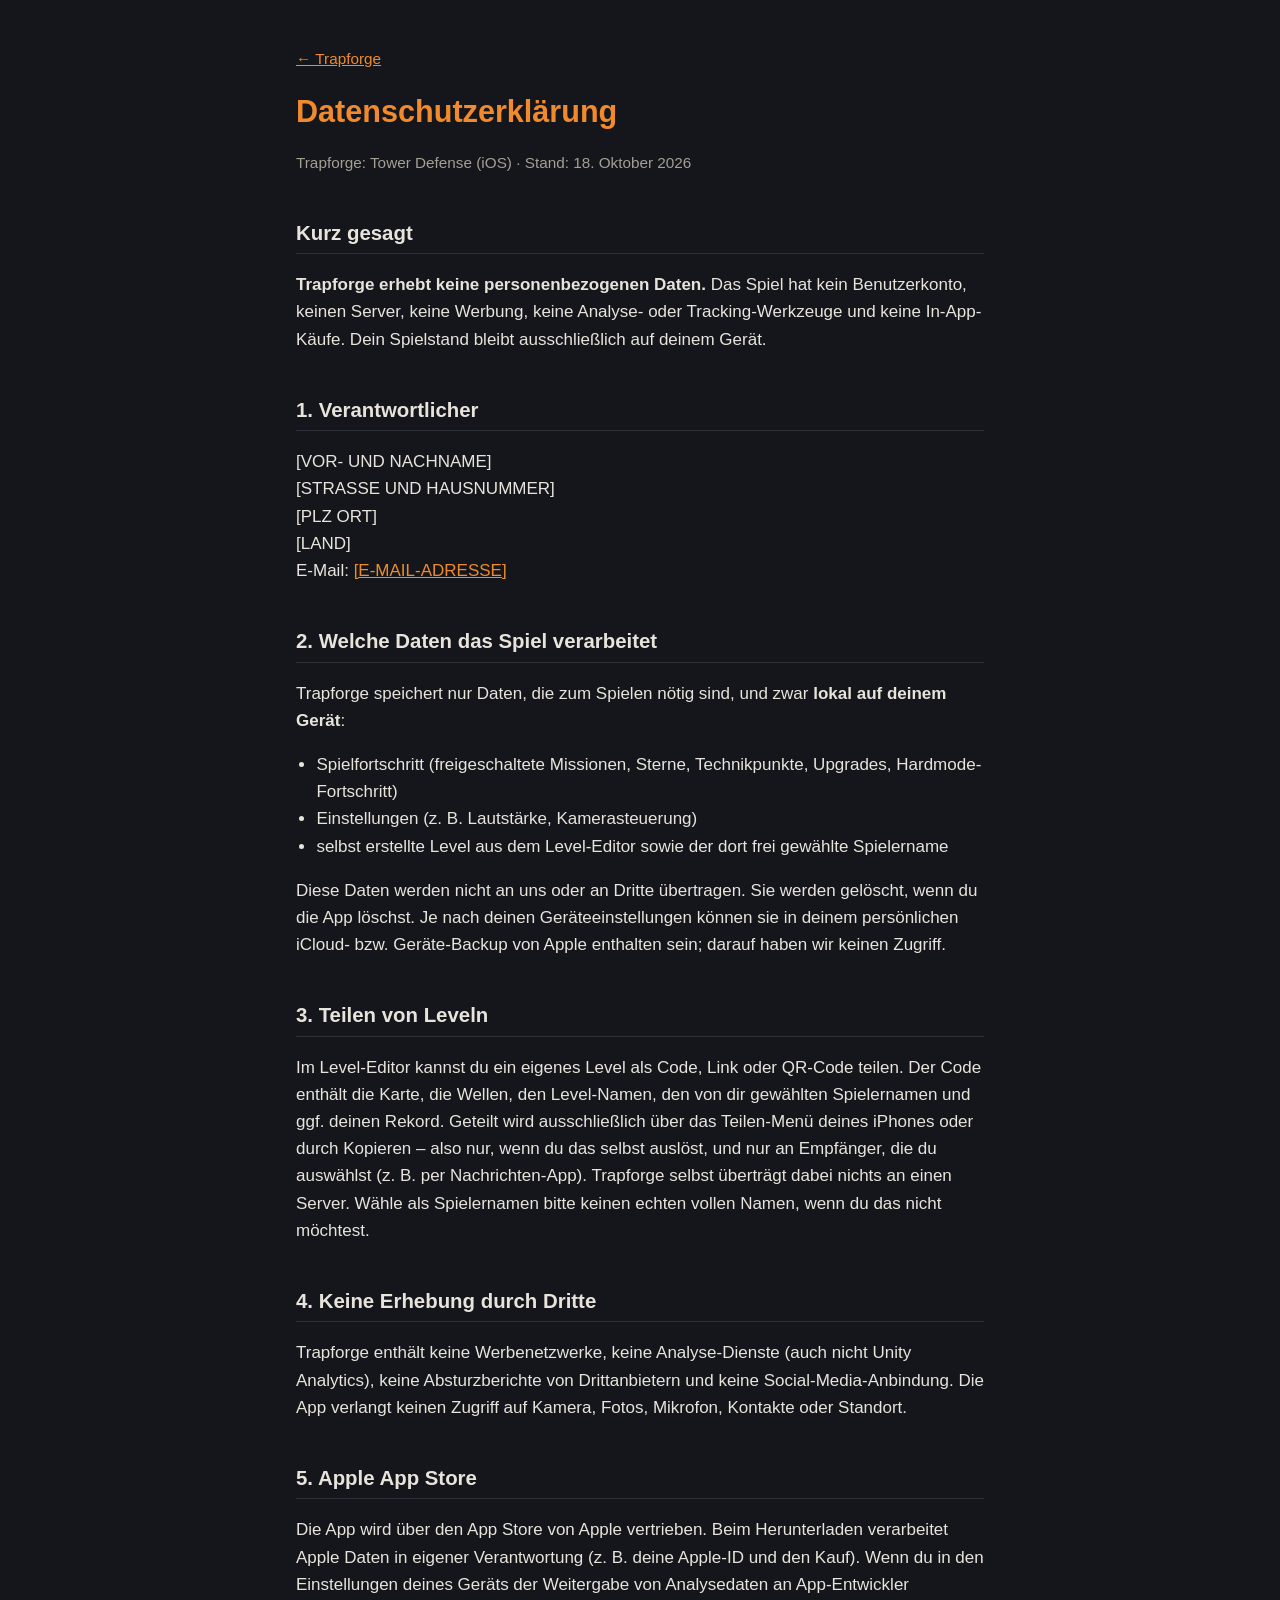
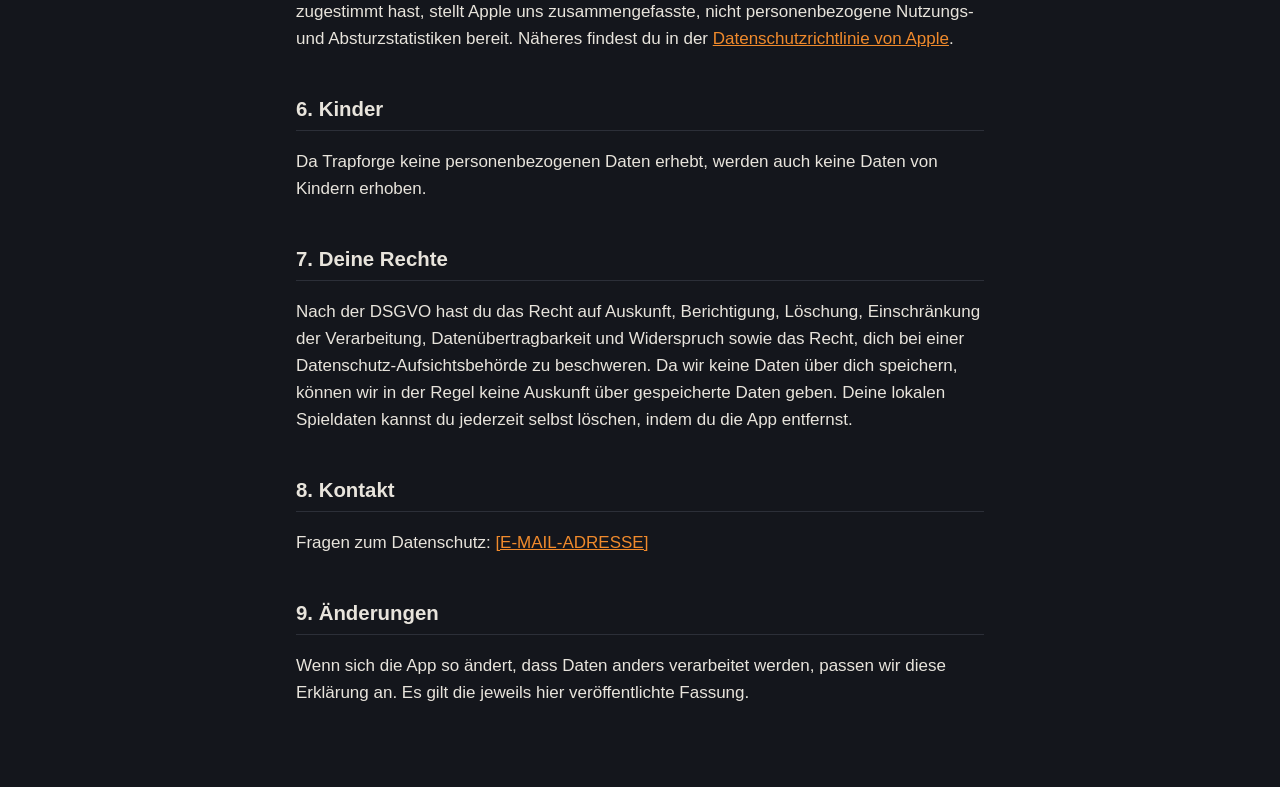
==== datenschutz.html @ 78ea9aa5 "Support- und Datenschutzseite für Trapforge Co-Authored-By: Claude Opus 5.5 <noreply@anthropic.com>" ====
<!doctype html>
<html lang="de">
<head>
<meta charset="utf-8">
<meta name="viewport" content="width=device-width, initial-scale=1">
<title>Trapforge – Datenschutzerklärung</title>
<link rel="stylesheet" href="style.css">
</head>
<body>
<main>
<p class="back"><a href="index.html">← Trapforge</a></p>
<h1>Datenschutzerklärung</h1>
<p class="meta">Trapforge: Tower Defense (iOS) · Stand: 18. Oktober 2026</p>

<h2>Kurz gesagt</h2>
<p><strong>Trapforge erhebt keine personenbezogenen Daten.</strong> Das Spiel hat kein Benutzerkonto, keinen Server, keine Werbung, keine Analyse- oder Tracking-Werkzeuge und keine In-App-Käufe. Dein Spielstand bleibt ausschließlich auf deinem Gerät.</p>

<h2>1. Verantwortlicher</h2>
<p>
[VOR- UND NACHNAME]<br>
[STRASSE UND HAUSNUMMER]<br>
[PLZ ORT]<br>
[LAND]<br>
E-Mail: <a href="mailto:[E-MAIL-ADRESSE]">[E-MAIL-ADRESSE]</a>
</p>

<h2>2. Welche Daten das Spiel verarbeitet</h2>
<p>Trapforge speichert nur Daten, die zum Spielen nötig sind, und zwar <strong>lokal auf deinem Gerät</strong>:</p>
<ul>
<li>Spielfortschritt (freigeschaltete Missionen, Sterne, Technikpunkte, Upgrades, Hardmode-Fortschritt)</li>
<li>Einstellungen (z. B. Lautstärke, Kamerasteuerung)</li>
<li>selbst erstellte Level aus dem Level-Editor sowie der dort frei gewählte Spielername</li>
</ul>
<p>Diese Daten werden nicht an uns oder an Dritte übertragen. Sie werden gelöscht, wenn du die App löschst. Je nach deinen Geräteeinstellungen können sie in deinem persönlichen iCloud- bzw. Geräte-Backup von Apple enthalten sein; darauf haben wir keinen Zugriff.</p>

<h2>3. Teilen von Leveln</h2>
<p>Im Level-Editor kannst du ein eigenes Level als Code, Link oder QR-Code teilen. Der Code enthält die Karte, die Wellen, den Level-Namen, den von dir gewählten Spielernamen und ggf. deinen Rekord. Geteilt wird ausschließlich über das Teilen-Menü deines iPhones oder durch Kopieren – also nur, wenn du das selbst auslöst, und nur an Empfänger, die du auswählst (z. B. per Nachrichten-App). Trapforge selbst überträgt dabei nichts an einen Server. Wähle als Spielernamen bitte keinen echten vollen Namen, wenn du das nicht möchtest.</p>

<h2>4. Keine Erhebung durch Dritte</h2>
<p>Trapforge enthält keine Werbenetzwerke, keine Analyse-Dienste (auch nicht Unity Analytics), keine Absturzberichte von Drittanbietern und keine Social-Media-Anbindung. Die App verlangt keinen Zugriff auf Kamera, Fotos, Mikrofon, Kontakte oder Standort.</p>

<h2>5. Apple App Store</h2>
<p>Die App wird über den App Store von Apple vertrieben. Beim Herunterladen verarbeitet Apple Daten in eigener Verantwortung (z. B. deine Apple-ID und den Kauf). Wenn du in den Einstellungen deines Geräts der Weitergabe von Analysedaten an App-Entwickler zugestimmt hast, stellt Apple uns zusammengefasste, nicht personenbezogene Nutzungs- und Absturzstatistiken bereit. Näheres findest du in der <a href="https://www.apple.com/de/legal/privacy/">Datenschutzrichtlinie von Apple</a>.</p>

<h2>6. Kinder</h2>
<p>Da Trapforge keine personenbezogenen Daten erhebt, werden auch keine Daten von Kindern erhoben.</p>

<h2>7. Deine Rechte</h2>
<p>Nach der DSGVO hast du das Recht auf Auskunft, Berichtigung, Löschung, Einschränkung der Verarbeitung, Datenübertragbarkeit und Widerspruch sowie das Recht, dich bei einer Datenschutz-Aufsichtsbehörde zu beschweren. Da wir keine Daten über dich speichern, können wir in der Regel keine Auskunft über gespeicherte Daten geben. Deine lokalen Spieldaten kannst du jederzeit selbst löschen, indem du die App entfernst.</p>

<h2>8. Kontakt</h2>
<p>Fragen zum Datenschutz: <a href="mailto:[E-MAIL-ADRESSE]">[E-MAIL-ADRESSE]</a></p>

<h2>9. Änderungen</h2>
<p>Wenn sich die App so ändert, dass Daten anders verarbeitet werden, passen wir diese Erklärung an. Es gilt die jeweils hier veröffentlichte Fassung.</p>
</main>
</body>
</html>
---- style.css ----
:root { --bg: #14161c; --fg: #e8e4dc; --muted: #a59f94; --accent: #f08a2c; }
* { box-sizing: border-box; }
body { margin: 0; background: var(--bg); color: var(--fg); font: 17px/1.6 -apple-system, BlinkMacSystemFont, "Segoe UI", Roboto, sans-serif; }
main { max-width: 720px; margin: 0 auto; padding: 32px 16px 64px; }
h1 { color: var(--accent); font-size: 1.8em; margin: 0 0 4px; }
h2 { font-size: 1.2em; margin-top: 2em; border-bottom: 1px solid #2c2f38; padding-bottom: 4px; }
h3 { font-size: 1em; margin-bottom: 0; }
a { color: var(--accent); }
.meta, .back { color: var(--muted); font-size: .9em; }
ul { padding-left: 1.2em; }
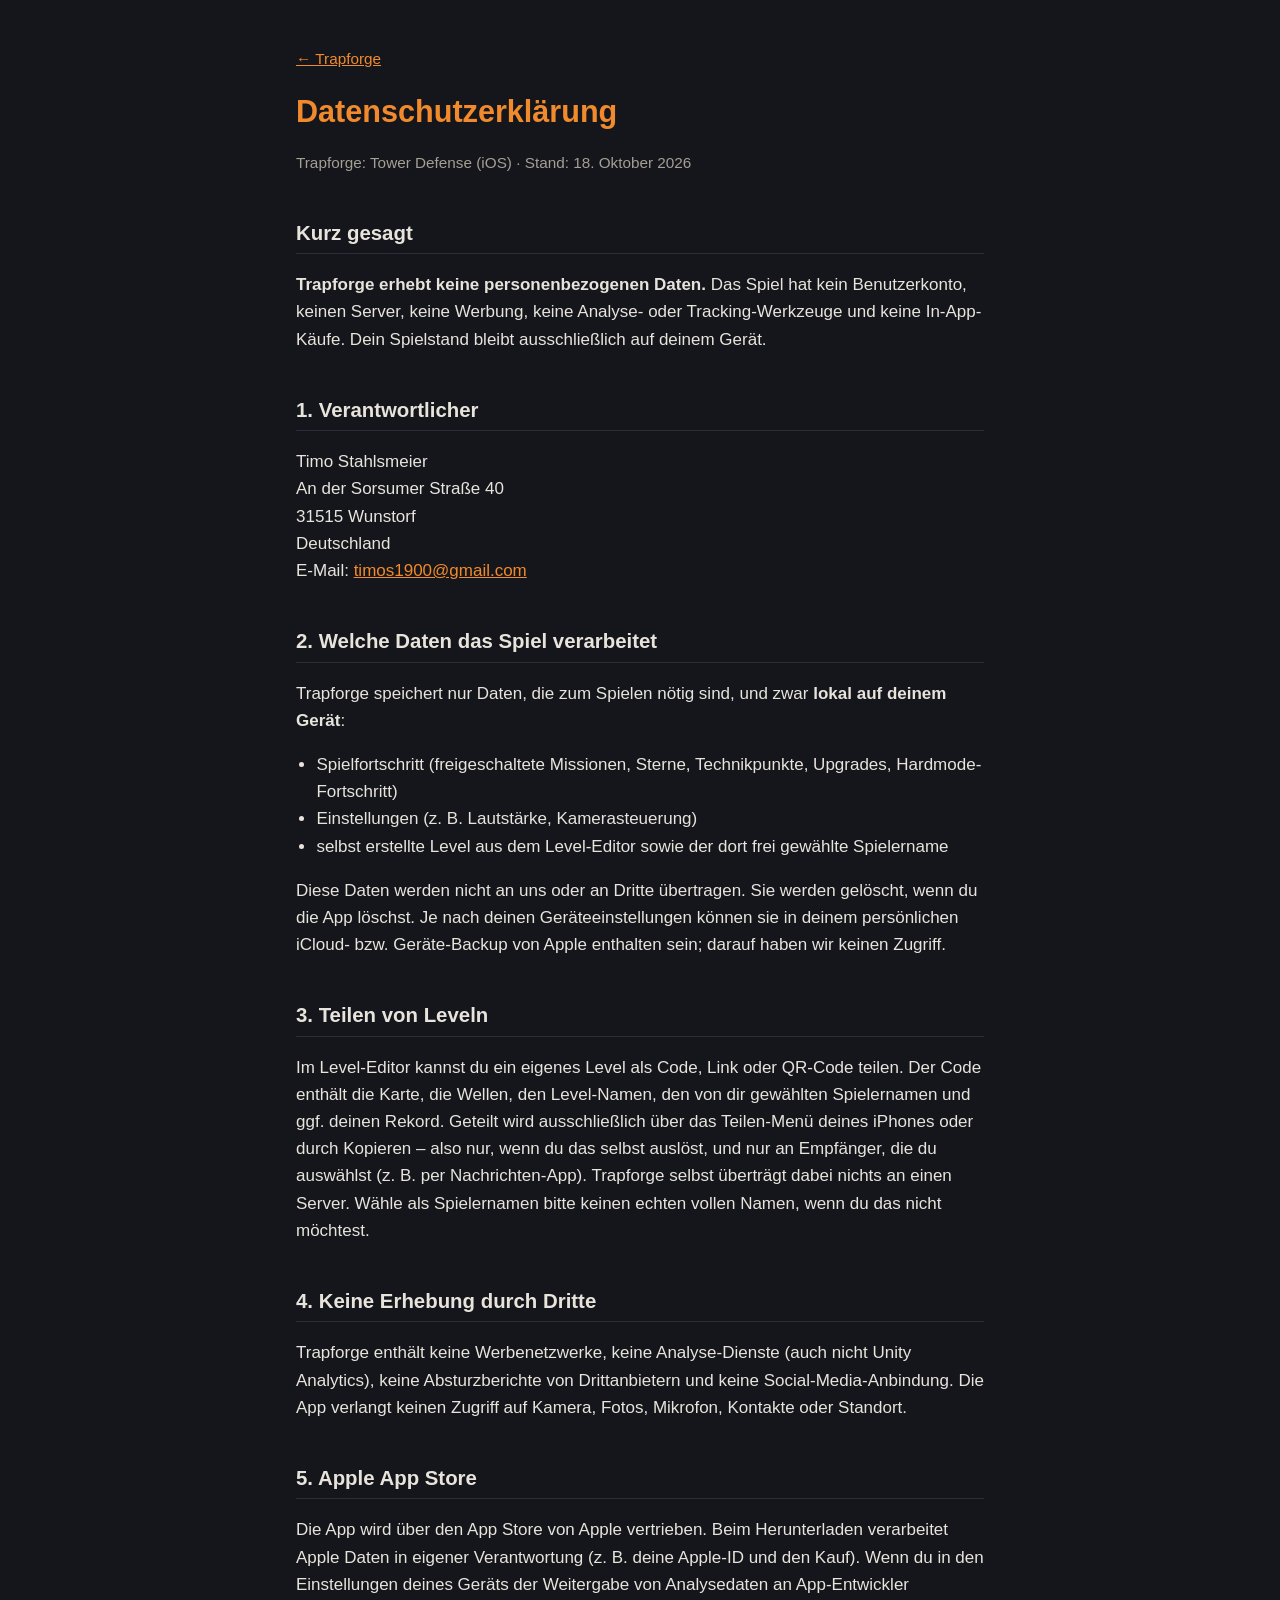
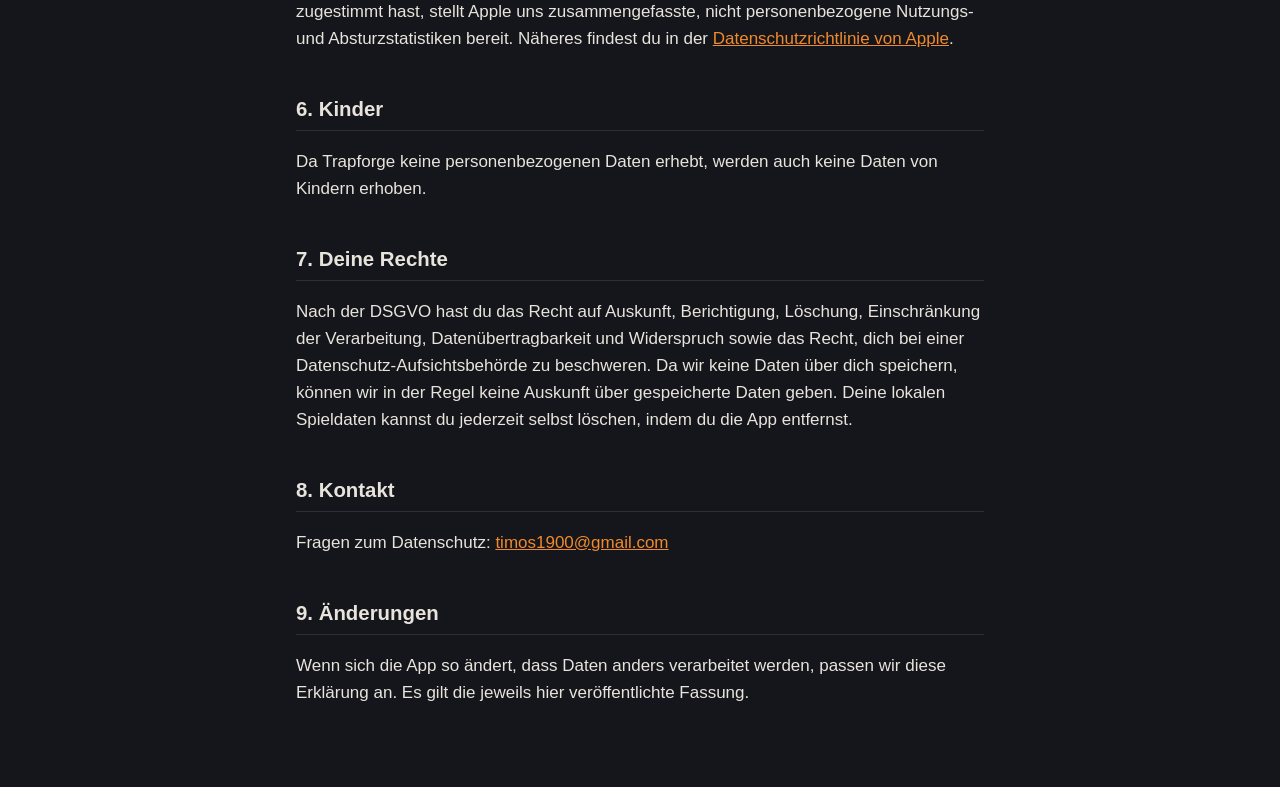
==== commit 4afc0642: "Verantwortlicher und Kontakt eingetragen Co-Authored-By: Claude Opus 5.5 <noreply@anthropic.com>" ====
--- a/datenschutz.html
+++ b/datenschutz.html
@@ -17,11 +17,11 @@
 
 <h2>1. Verantwortlicher</h2>
 <p>
-[VOR- UND NACHNAME]<br>
-[STRASSE UND HAUSNUMMER]<br>
-[PLZ ORT]<br>
-[LAND]<br>
-E-Mail: <a href="mailto:[E-MAIL-ADRESSE]">[E-MAIL-ADRESSE]</a>
+Timo Stahlsmeier<br>
+An der Sorsumer Straße 40<br>
+31515 Wunstorf<br>
+Deutschland<br>
+E-Mail: <a href="mailto:timos1900@gmail.com">timos1900@gmail.com</a>
 </p>
 
 <h2>2. Welche Daten das Spiel verarbeitet</h2>
@@ -49,7 +49,7 @@
 <p>Nach der DSGVO hast du das Recht auf Auskunft, Berichtigung, Löschung, Einschränkung der Verarbeitung, Datenübertragbarkeit und Widerspruch sowie das Recht, dich bei einer Datenschutz-Aufsichtsbehörde zu beschweren. Da wir keine Daten über dich speichern, können wir in der Regel keine Auskunft über gespeicherte Daten geben. Deine lokalen Spieldaten kannst du jederzeit selbst löschen, indem du die App entfernst.</p>
 
 <h2>8. Kontakt</h2>
-<p>Fragen zum Datenschutz: <a href="mailto:[E-MAIL-ADRESSE]">[E-MAIL-ADRESSE]</a></p>
+<p>Fragen zum Datenschutz: <a href="mailto:timos1900@gmail.com">timos1900@gmail.com</a></p>
 
 <h2>9. Änderungen</h2>
 <p>Wenn sich die App so ändert, dass Daten anders verarbeitet werden, passen wir diese Erklärung an. Es gilt die jeweils hier veröffentlichte Fassung.</p>
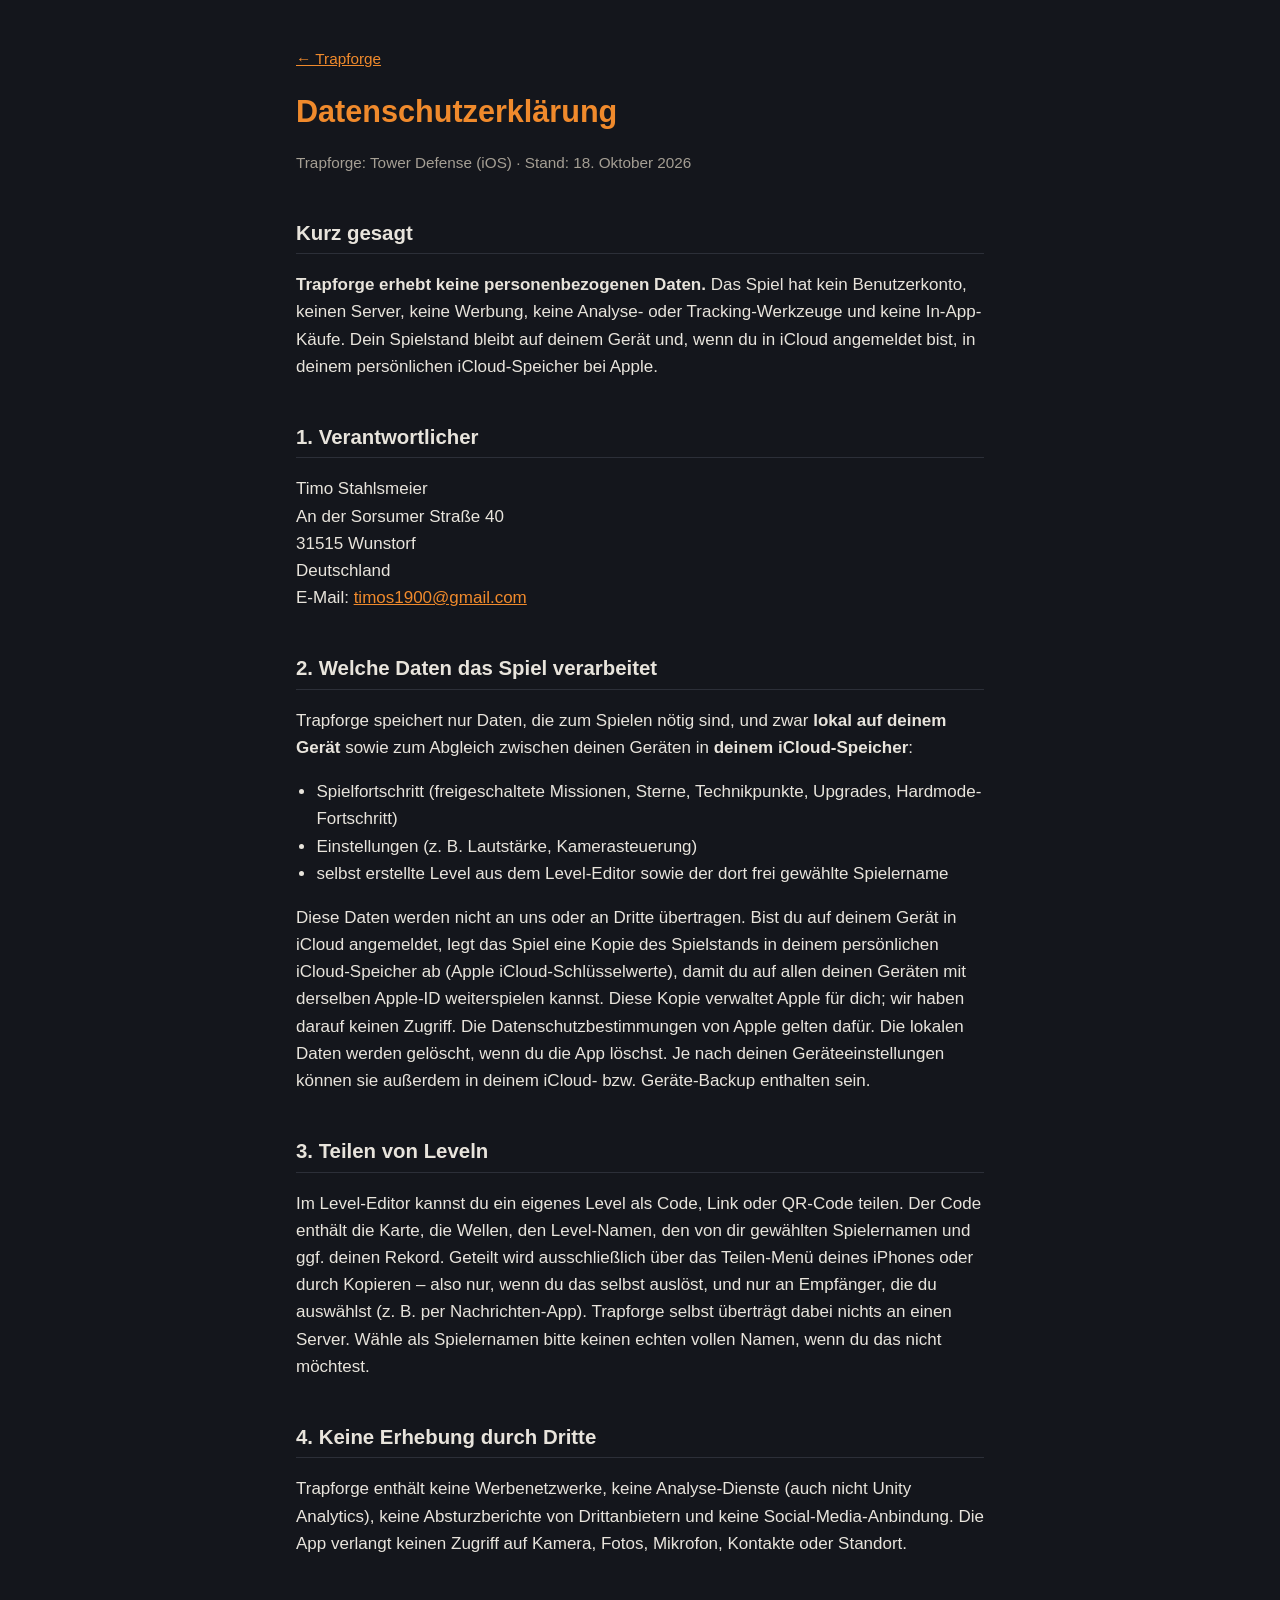
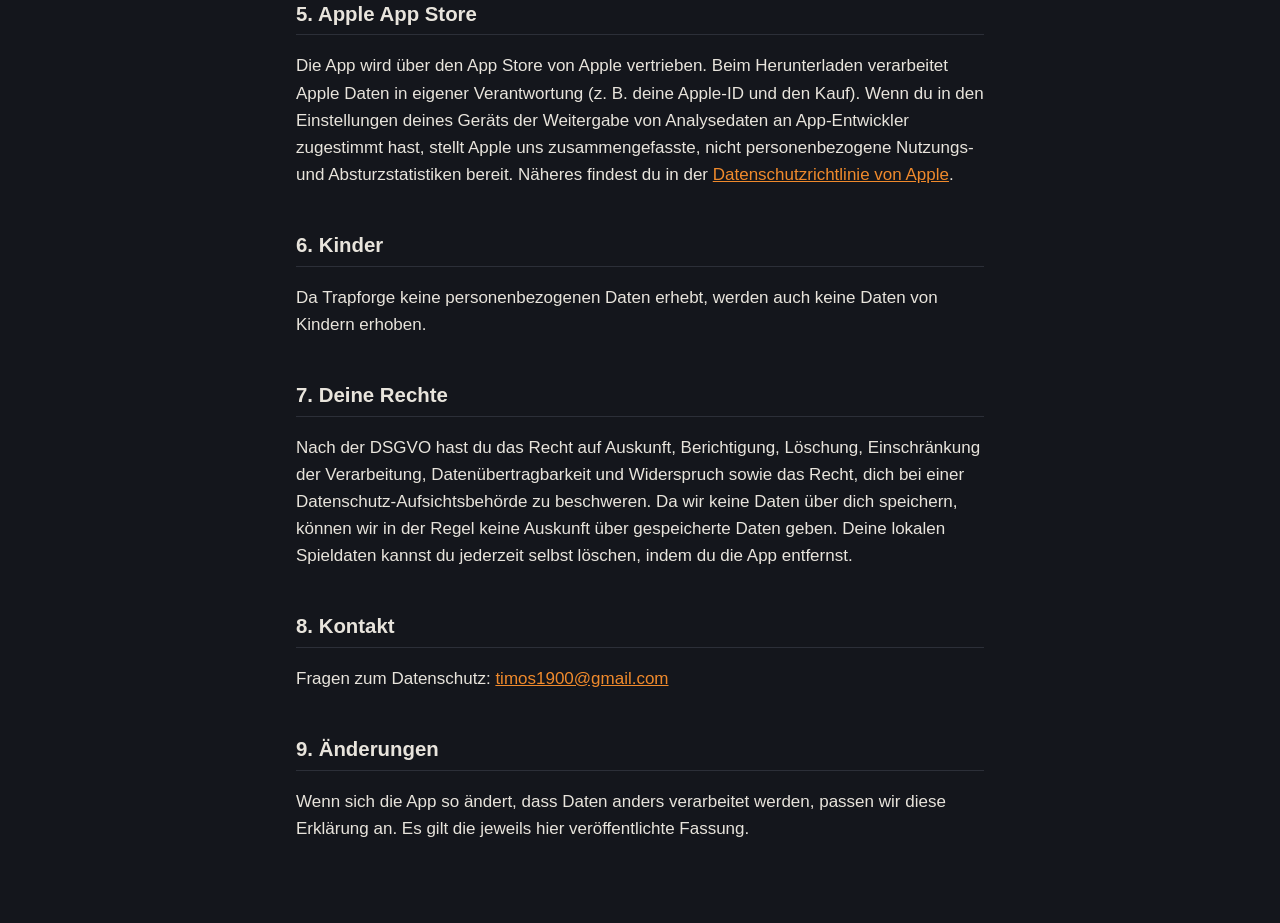
==== commit 88ddafa1: "Datenschutz: iCloud-Speicherung des Spielstands ergänzt" ====
--- a/datenschutz.html
+++ b/datenschutz.html
@@ -13,7 +13,7 @@
 <p class="meta">Trapforge: Tower Defense (iOS) · Stand: 18. Oktober 2026</p>
 
 <h2>Kurz gesagt</h2>
-<p><strong>Trapforge erhebt keine personenbezogenen Daten.</strong> Das Spiel hat kein Benutzerkonto, keinen Server, keine Werbung, keine Analyse- oder Tracking-Werkzeuge und keine In-App-Käufe. Dein Spielstand bleibt ausschließlich auf deinem Gerät.</p>
+<p><strong>Trapforge erhebt keine personenbezogenen Daten.</strong> Das Spiel hat kein Benutzerkonto, keinen Server, keine Werbung, keine Analyse- oder Tracking-Werkzeuge und keine In-App-Käufe. Dein Spielstand bleibt auf deinem Gerät und, wenn du in iCloud angemeldet bist, in deinem persönlichen iCloud-Speicher bei Apple.</p>
 
 <h2>1. Verantwortlicher</h2>
 <p>
@@ -25,13 +25,13 @@
 </p>
 
 <h2>2. Welche Daten das Spiel verarbeitet</h2>
-<p>Trapforge speichert nur Daten, die zum Spielen nötig sind, und zwar <strong>lokal auf deinem Gerät</strong>:</p>
+<p>Trapforge speichert nur Daten, die zum Spielen nötig sind, und zwar <strong>lokal auf deinem Gerät</strong> sowie zum Abgleich zwischen deinen Geräten in <strong>deinem iCloud-Speicher</strong>:</p>
 <ul>
 <li>Spielfortschritt (freigeschaltete Missionen, Sterne, Technikpunkte, Upgrades, Hardmode-Fortschritt)</li>
 <li>Einstellungen (z. B. Lautstärke, Kamerasteuerung)</li>
 <li>selbst erstellte Level aus dem Level-Editor sowie der dort frei gewählte Spielername</li>
 </ul>
-<p>Diese Daten werden nicht an uns oder an Dritte übertragen. Sie werden gelöscht, wenn du die App löschst. Je nach deinen Geräteeinstellungen können sie in deinem persönlichen iCloud- bzw. Geräte-Backup von Apple enthalten sein; darauf haben wir keinen Zugriff.</p>
+<p>Diese Daten werden nicht an uns oder an Dritte übertragen. Bist du auf deinem Gerät in iCloud angemeldet, legt das Spiel eine Kopie des Spielstands in deinem persönlichen iCloud-Speicher ab (Apple iCloud-Schlüsselwerte), damit du auf allen deinen Geräten mit derselben Apple-ID weiterspielen kannst. Diese Kopie verwaltet Apple für dich; wir haben darauf keinen Zugriff. Die Datenschutzbestimmungen von Apple gelten dafür. Die lokalen Daten werden gelöscht, wenn du die App löschst. Je nach deinen Geräteeinstellungen können sie außerdem in deinem iCloud- bzw. Geräte-Backup enthalten sein.</p>
 
 <h2>3. Teilen von Leveln</h2>
 <p>Im Level-Editor kannst du ein eigenes Level als Code, Link oder QR-Code teilen. Der Code enthält die Karte, die Wellen, den Level-Namen, den von dir gewählten Spielernamen und ggf. deinen Rekord. Geteilt wird ausschließlich über das Teilen-Menü deines iPhones oder durch Kopieren – also nur, wenn du das selbst auslöst, und nur an Empfänger, die du auswählst (z. B. per Nachrichten-App). Trapforge selbst überträgt dabei nichts an einen Server. Wähle als Spielernamen bitte keinen echten vollen Namen, wenn du das nicht möchtest.</p>
